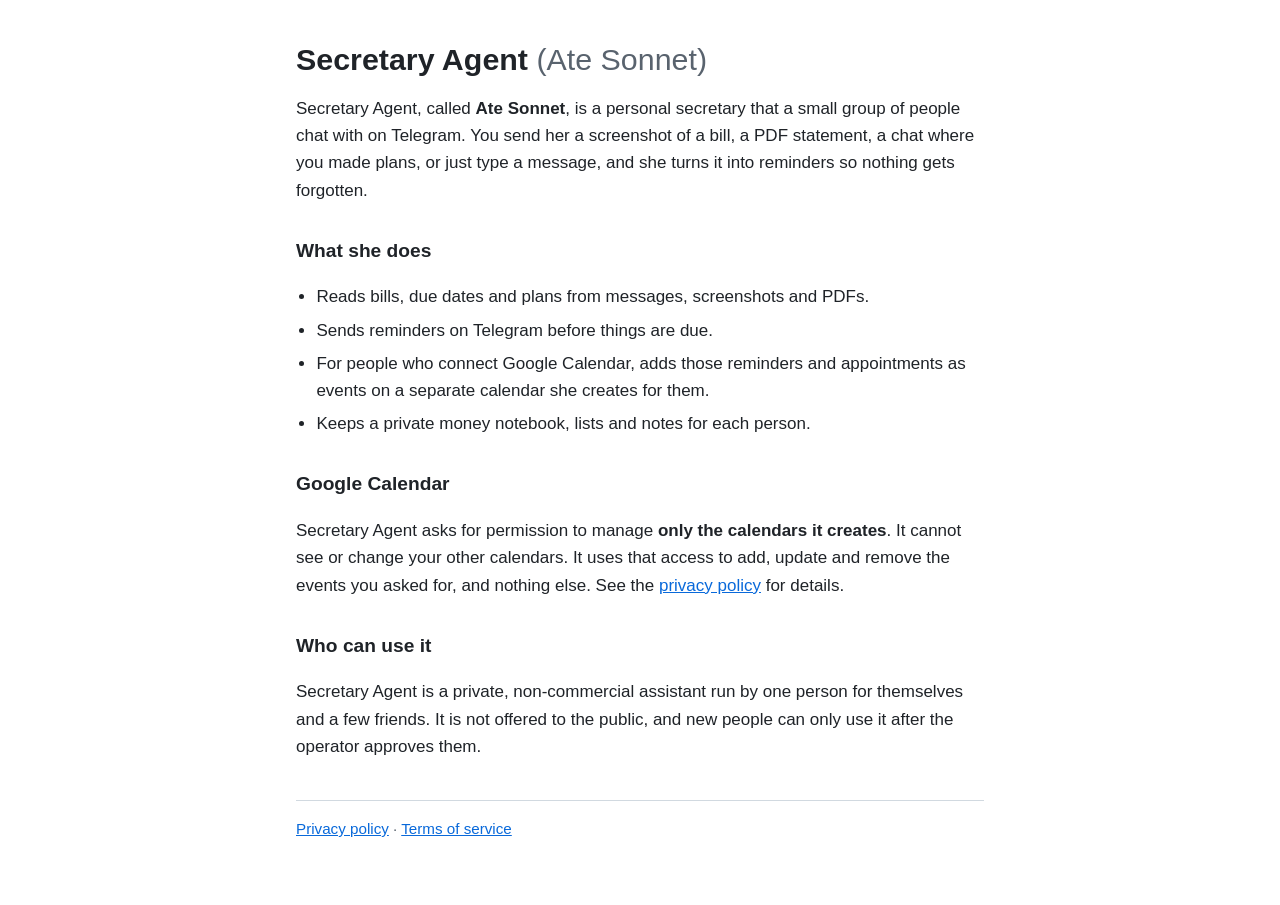
==== sonnet/index.html @ 2b5521c9 "Secretary Agent home page, privacy policy and terms Co-Authored-By: Claude Opus 5.5 <noreply@anthrop" ====
<!doctype html>
<html lang="en">
<head>
<meta charset="utf-8">
<meta name="viewport" content="width=device-width, initial-scale=1">
<title>Secretary Agent (Ate Sonnet)</title>
<meta name="description" content="Secretary Agent (Ate Sonnet): a personal secretary on Telegram that turns bills, plans and notes into reminders.">
<link rel="stylesheet" href="style.css">
</head>
<body>
<main>
  <h1>Secretary Agent <span class="sub">(Ate Sonnet)</span></h1>
  <p>Secretary Agent, called <strong>Ate Sonnet</strong>, is a personal secretary that a small group of people chat with on
     Telegram. You send her a screenshot of a bill, a PDF statement, a chat where you made plans, or just type a message,
     and she turns it into reminders so nothing gets forgotten.</p>

  <h2>What she does</h2>
  <ul>
    <li>Reads bills, due dates and plans from messages, screenshots and PDFs.</li>
    <li>Sends reminders on Telegram before things are due.</li>
    <li>For people who connect Google Calendar, adds those reminders and appointments as events on a separate
        calendar she creates for them.</li>
    <li>Keeps a private money notebook, lists and notes for each person.</li>
  </ul>

  <h2>Google Calendar</h2>
  <p>Secretary Agent asks for permission to manage <strong>only the calendars it creates</strong>. It cannot see or change
     your other calendars. It uses that access to add, update and remove the events you asked for, and nothing else.
     See the <a href="privacy.html">privacy policy</a> for details.</p>

  <h2>Who can use it</h2>
  <p>Secretary Agent is a private, non-commercial assistant run by one person for themselves and a few friends.
     It is not offered to the public, and new people can only use it after the operator approves them.</p>

  <footer>
    <a href="privacy.html">Privacy policy</a> · <a href="terms.html">Terms of service</a>
  </footer>
</main>
</body>
</html>
---- sonnet/style.css ----
:root { --bg: #ffffff; --fg: #1f2328; --muted: #59636e; --link: #0969da; --rule: #d1d9e0; }
@media (prefers-color-scheme: dark) {
  :root { --bg: #0d1117; --fg: #e6edf3; --muted: #9198a1; --link: #4493f8; --rule: #3d444d; }
}
* { box-sizing: border-box; }
body { margin: 0; background: var(--bg); color: var(--fg);
       font: 17px/1.6 -apple-system, BlinkMacSystemFont, "Segoe UI", Roboto, Helvetica, Arial, sans-serif; }
main { max-width: 720px; margin: 0 auto; padding: 40px 16px 64px; }
h1 { font-size: 1.9rem; line-height: 1.25; margin: 0 0 12px; }
h1 .sub { color: var(--muted); font-weight: 400; }
h2 { font-size: 1.2rem; margin: 32px 0 8px; }
a { color: var(--link); }
ul { padding-left: 1.2em; }
li { margin: 6px 0; }
code { font-size: 0.9em; padding: 1px 5px; border-radius: 4px; background: rgba(127, 127, 127, 0.15); }
.meta, .back { color: var(--muted); font-size: 0.95rem; }
footer { margin-top: 40px; padding-top: 16px; border-top: 1px solid var(--rule); color: var(--muted); font-size: 0.95rem; }
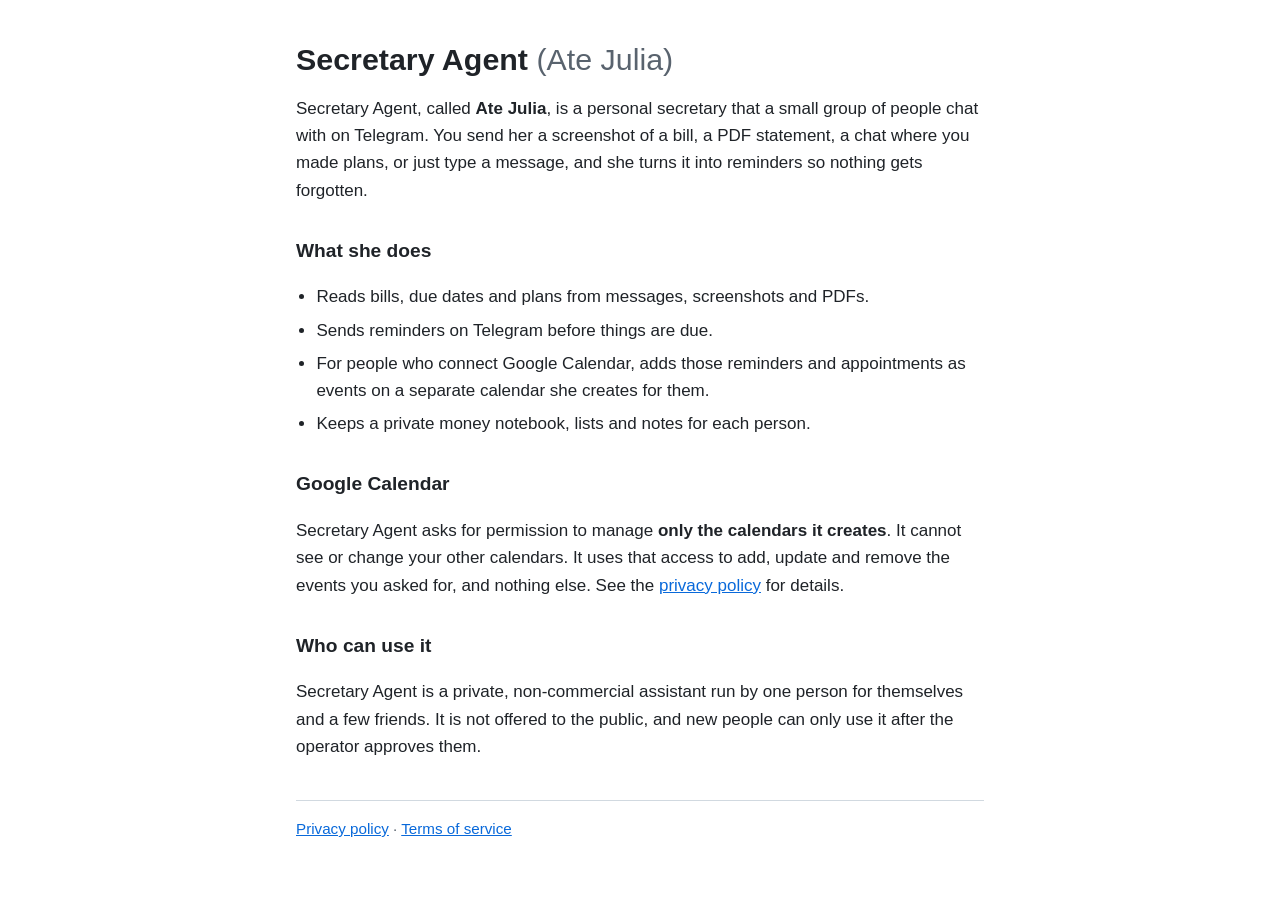
==== commit 48fa59f5: "Secretary Agent is now Ate Julia (was Ate Sonnet): visible text on the pages Paths and the connect h" ====
--- a/sonnet/index.html
+++ b/sonnet/index.html
@@ -3,14 +3,14 @@
 <head>
 <meta charset="utf-8">
 <meta name="viewport" content="width=device-width, initial-scale=1">
-<title>Secretary Agent (Ate Sonnet)</title>
-<meta name="description" content="Secretary Agent (Ate Sonnet): a personal secretary on Telegram that turns bills, plans and notes into reminders.">
+<title>Secretary Agent (Ate Julia)</title>
+<meta name="description" content="Secretary Agent (Ate Julia): a personal secretary on Telegram that turns bills, plans and notes into reminders.">
 <link rel="stylesheet" href="style.css">
 </head>
 <body>
 <main>
-  <h1>Secretary Agent <span class="sub">(Ate Sonnet)</span></h1>
-  <p>Secretary Agent, called <strong>Ate Sonnet</strong>, is a personal secretary that a small group of people chat with on
+  <h1>Secretary Agent <span class="sub">(Ate Julia)</span></h1>
+  <p>Secretary Agent, called <strong>Ate Julia</strong>, is a personal secretary that a small group of people chat with on
      Telegram. You send her a screenshot of a bill, a PDF statement, a chat where you made plans, or just type a message,
      and she turns it into reminders so nothing gets forgotten.</p>
 
